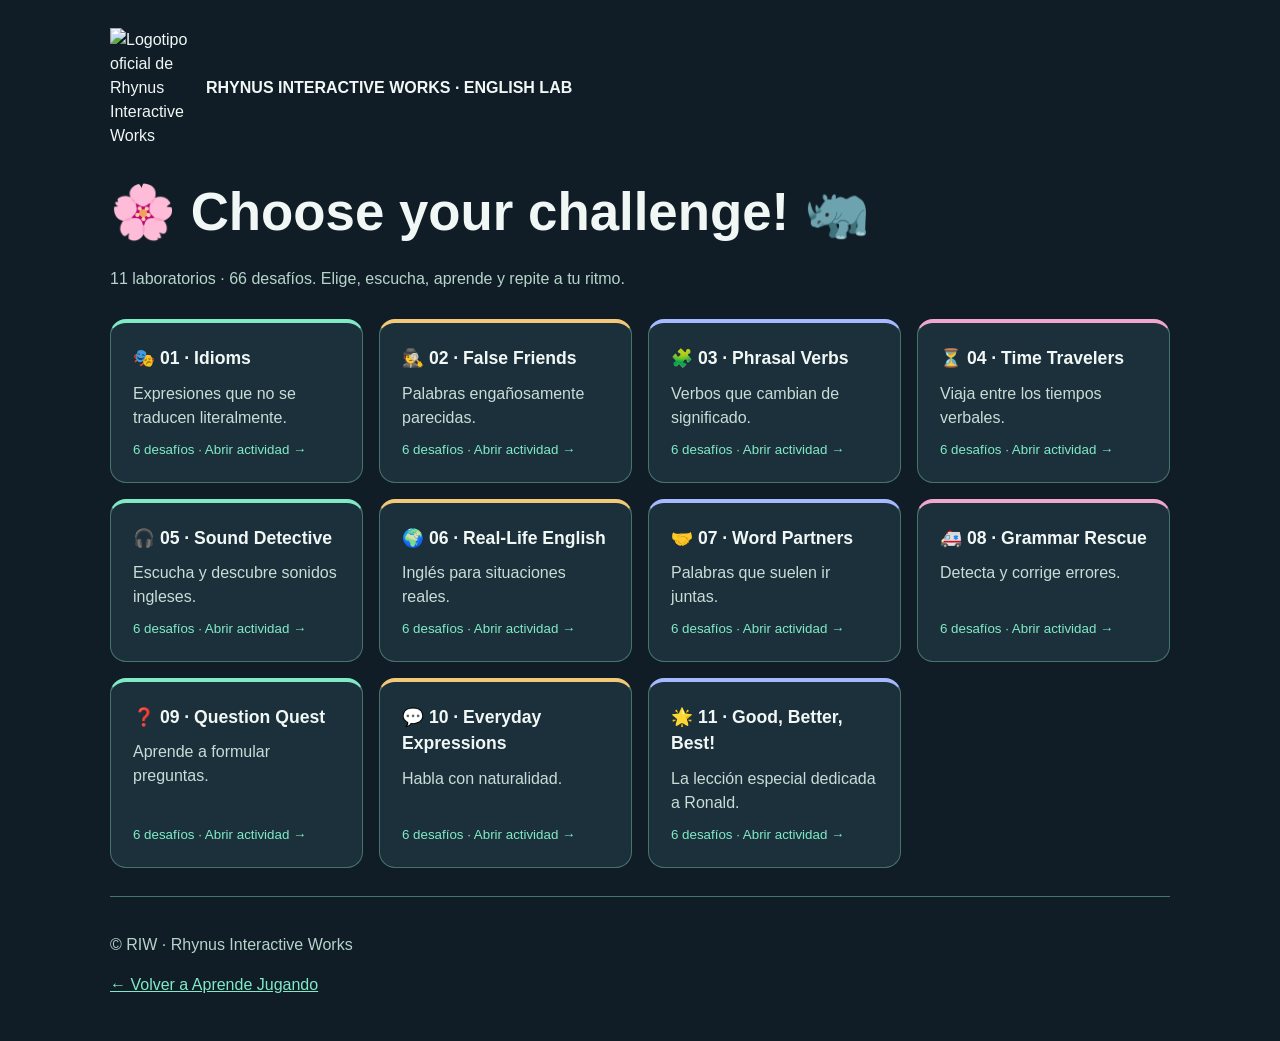
==== lecciones/index.html @ 59970f98 "feat: publish English Lab catalog navigation and Ronald lesson" ====
<!doctype html>
<html lang="es">
<head>
<meta charset="utf-8">
<meta name="viewport" content="width=device-width,initial-scale=1">
<title>RIW · English Lab · Índice</title>
<style>
*{box-sizing:border-box}
body{margin:0;background:#101d27;color:#f1f7f5;
font-family:Ubuntu,Arial,sans-serif;line-height:1.5}
main{max-width:1100px;margin:auto;padding:28px 20px}
header{display:flex;align-items:center;gap:16px;flex-wrap:wrap}
header img{width:80px;height:auto}
h1{font-size:clamp(2rem,5vw,3.3rem);margin:24px 0 8px}
.intro{color:#b7d4cb}
.grid{display:grid;grid-template-columns:repeat(auto-fit,
minmax(250px,1fr));gap:16px;margin:28px 0}
.lesson{display:flex;flex-direction:column;gap:10px;
padding:22px;border:1px solid #477469;border-radius:16px;
background:#1b303b;color:#f1f7f5;text-decoration:none}
.lesson{transition:transform .18s ease,background-color .18s ease,border-color .18s ease}.lesson:hover{transform:translateY(-3px)}.lesson:nth-child(4n+1){border-top:4px solid #80eac7}.lesson:nth-child(4n+2){border-top:4px solid #f3c979}.lesson:nth-child(4n+3){border-top:4px solid #a6b9ff}.lesson:nth-child(4n){border-top:4px solid #f0a6ce}@media(prefers-reduced-motion:reduce){.lesson{transition:none}.lesson:hover{transform:none}}.lesson:hover,.lesson:focus-visible{border-color:#80eac7;
background:#24433f;outline-offset:3px}
.lesson strong{font-size:1.1rem}
.lesson span{color:#c8ddd7}
.lesson small{color:#80eac7;margin-top:auto}
footer{border-top:1px solid #477469;padding-top:20px;
color:#b7d4cb}
footer a{color:#80eac7}
</style>
</head>
<body><main>
<header>
<img src="https://rhynus-interactive-works.rhynus.chatgpt.site/riw-common/logo.png"
alt="Logotipo oficial de Rhynus Interactive Works">
<strong>RHYNUS INTERACTIVE WORKS · ENGLISH LAB</strong>
</header>
<h1>🌸 Choose your challenge! 🦏</h1>
<p class="intro">11 laboratorios · 66 desafíos.
Elige, escucha, aprende y repite a tu ritmo.</p>
<div class="grid">

<a class="lesson" href="../index.html">
<strong>🎭 01 · Idioms</strong>
<span>Expresiones que no se traducen literalmente.</span>
<small>6 desafíos · Abrir actividad →</small>
</a>

<a class="lesson" href="../lecciones/false-friends/index.html">
<strong>🕵️ 02 · False Friends</strong>
<span>Palabras engañosamente parecidas.</span>
<small>6 desafíos · Abrir actividad →</small>
</a>

<a class="lesson" href="../lecciones/phrasal-verbs/index.html">
<strong>🧩 03 · Phrasal Verbs</strong>
<span>Verbos que cambian de significado.</span>
<small>6 desafíos · Abrir actividad →</small>
</a>

<a class="lesson" href="../lecciones/time-travelers/index.html">
<strong>⏳ 04 · Time Travelers</strong>
<span>Viaja entre los tiempos verbales.</span>
<small>6 desafíos · Abrir actividad →</small>
</a>

<a class="lesson" href="../lecciones/sound-detective/index.html">
<strong>🎧 05 · Sound Detective</strong>
<span>Escucha y descubre sonidos ingleses.</span>
<small>6 desafíos · Abrir actividad →</small>
</a>

<a class="lesson" href="../lecciones/real-life-english/index.html">
<strong>🌍 06 · Real-Life English</strong>
<span>Inglés para situaciones reales.</span>
<small>6 desafíos · Abrir actividad →</small>
</a>

<a class="lesson" href="../lecciones/word-partners/index.html">
<strong>🤝 07 · Word Partners</strong>
<span>Palabras que suelen ir juntas.</span>
<small>6 desafíos · Abrir actividad →</small>
</a>

<a class="lesson" href="../lecciones/grammar-rescue/index.html">
<strong>🚑 08 · Grammar Rescue</strong>
<span>Detecta y corrige errores.</span>
<small>6 desafíos · Abrir actividad →</small>
</a>

<a class="lesson" href="../lecciones/question-quest/index.html">
<strong>❓ 09 · Question Quest</strong>
<span>Aprende a formular preguntas.</span>
<small>6 desafíos · Abrir actividad →</small>
</a>

<a class="lesson" href="../lecciones/everyday-expressions/index.html">
<strong>💬 10 · Everyday Expressions</strong>
<span>Habla con naturalidad.</span>
<small>6 desafíos · Abrir actividad →</small>
</a>

<a class="lesson" href="../lecciones/good-better-best/index.html">
<strong>🌟 11 · Good, Better, Best!</strong>
<span>La lección especial dedicada a Ronald.</span>
<small>6 desafíos · Abrir actividad →</small>
</a>
</div>
<footer>
<p>© RIW · Rhynus Interactive Works</p>
<p><a href="https://rhynus-interactive-works.rhynus.chatgpt.site/aprende-jugando/">
← Volver a Aprende Jugando</a></p>
</footer>
</main></body></html>
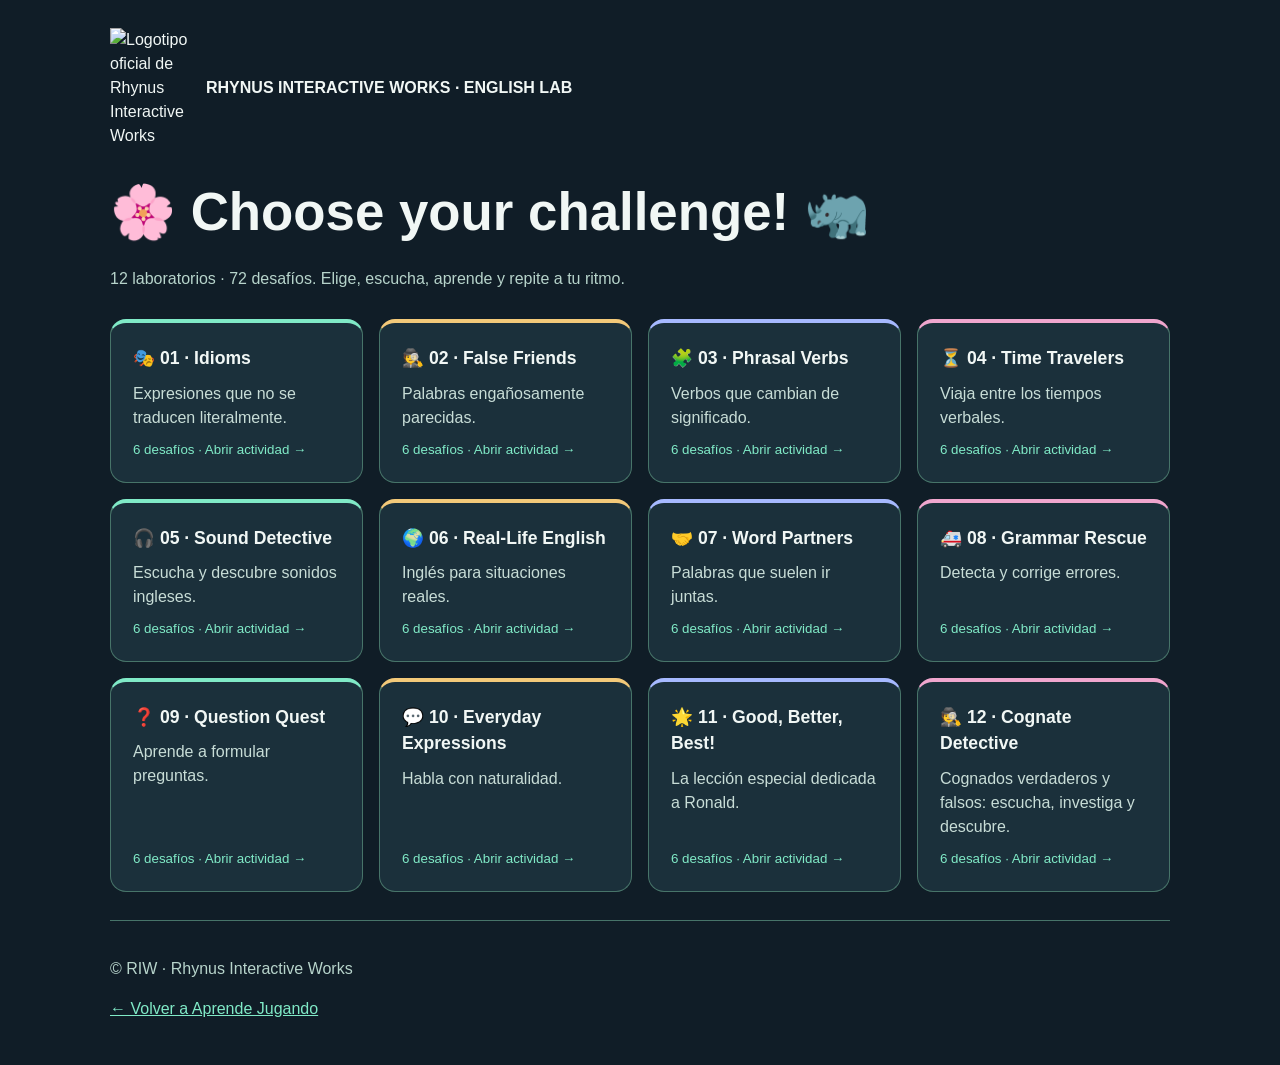
==== commit 76cac950: "Add Cognate Detective to English Lab lesson index" ====
--- a/lecciones/index.html
+++ b/lecciones/index.html
@@ -35,7 +35,7 @@
 <strong>RHYNUS INTERACTIVE WORKS · ENGLISH LAB</strong>
 </header>
 <h1>🌸 Choose your challenge! 🦏</h1>
-<p class="intro">11 laboratorios · 66 desafíos.
+<p class="intro">12 laboratorios · 72 desafíos.
 Elige, escucha, aprende y repite a tu ritmo.</p>
 <div class="grid">
 
@@ -104,6 +104,12 @@
 <span>La lección especial dedicada a Ronald.</span>
 <small>6 desafíos · Abrir actividad →</small>
 </a>
+
+<a class="lesson" href="../lecciones/cognate-detective/index.html">
+<strong>🕵️ 12 · Cognate Detective</strong>
+<span>Cognados verdaderos y falsos: escucha, investiga y descubre.</span>
+<small>6 desafíos · Abrir actividad →</small>
+</a>
 </div>
 <footer>
 <p>© RIW · Rhynus Interactive Works</p>
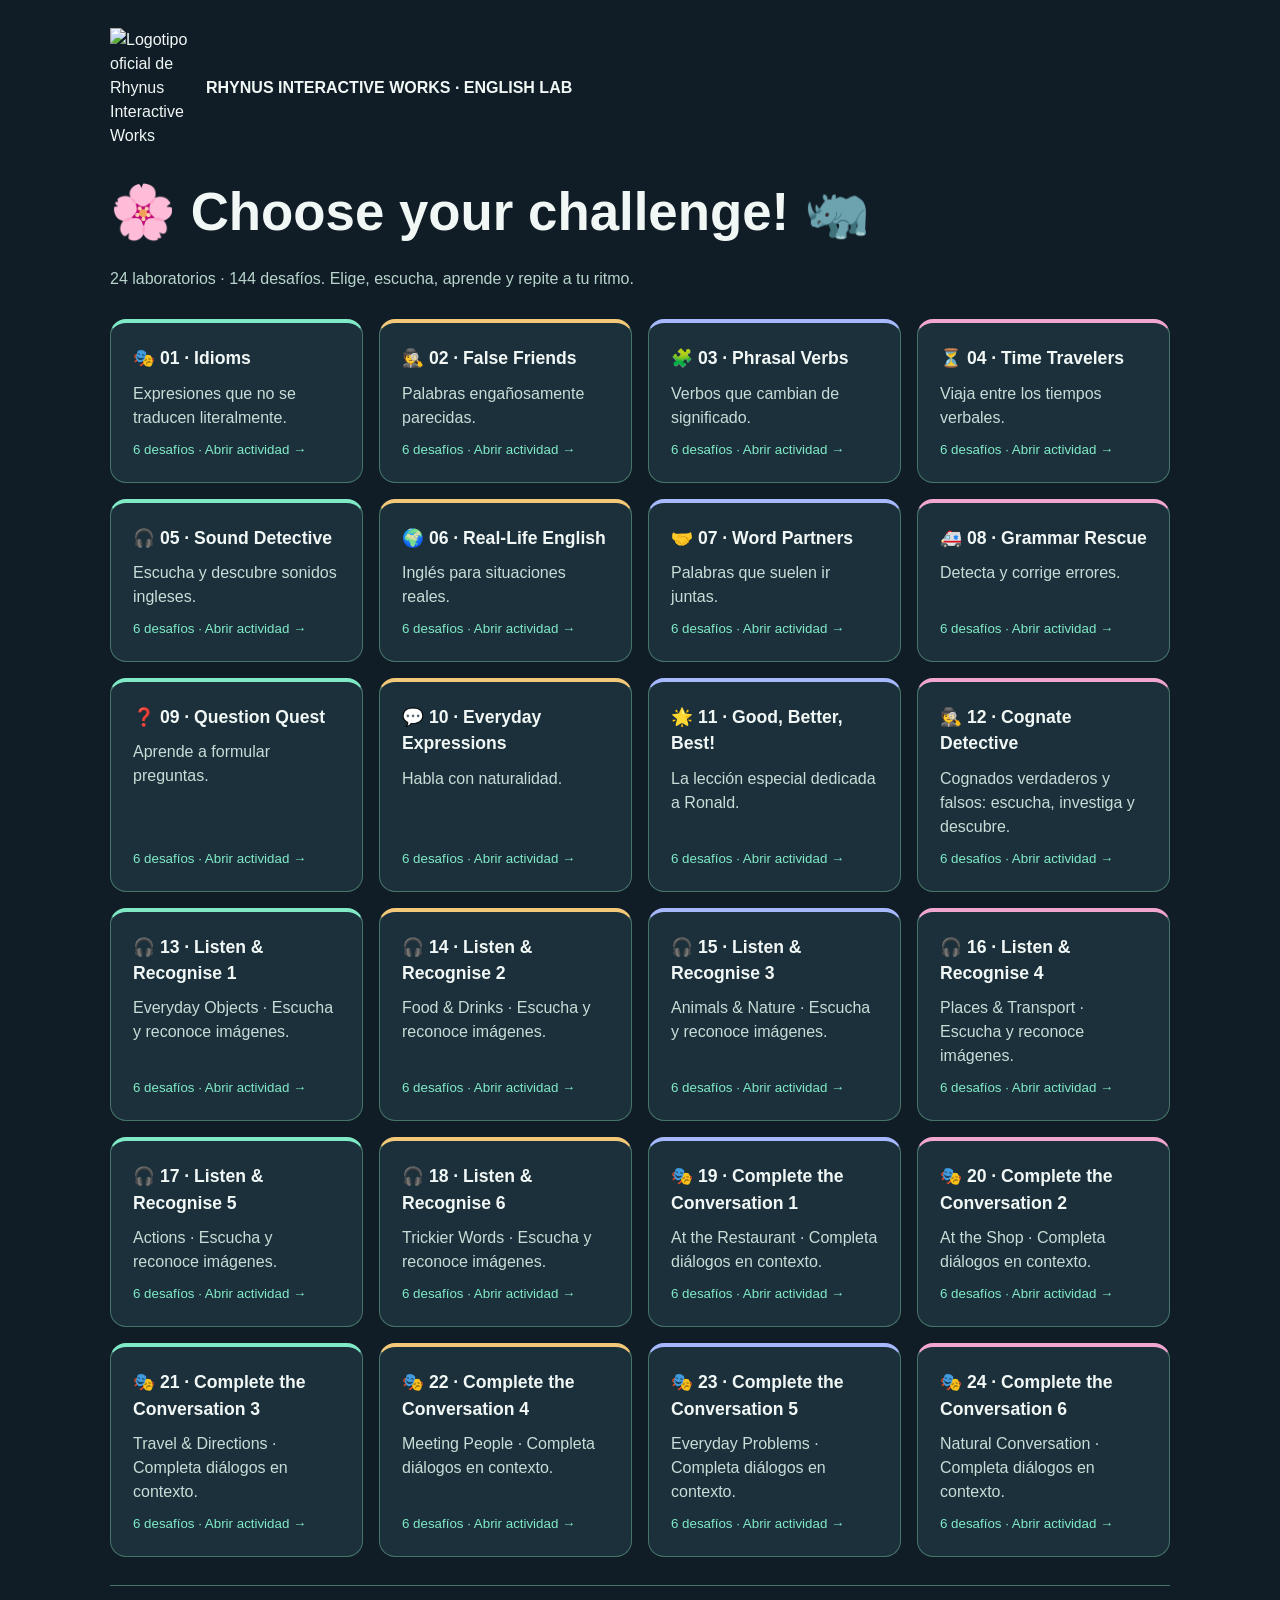
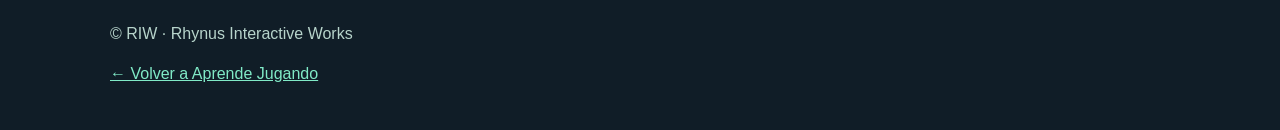
==== commit 061fd05a: "Index six listening and six dialogue activities in English Lab" ====
--- a/lecciones/index.html
+++ b/lecciones/index.html
@@ -35,7 +35,7 @@
 <strong>RHYNUS INTERACTIVE WORKS · ENGLISH LAB</strong>
 </header>
 <h1>🌸 Choose your challenge! 🦏</h1>
-<p class="intro">12 laboratorios · 72 desafíos.
+<p class="intro">24 laboratorios · 144 desafíos.
 Elige, escucha, aprende y repite a tu ritmo.</p>
 <div class="grid">
 
@@ -110,6 +110,30 @@
 <span>Cognados verdaderos y falsos: escucha, investiga y descubre.</span>
 <small>6 desafíos · Abrir actividad →</small>
 </a>
+
+<a class="lesson" href="../lecciones/interactive-series/index.html?type=listen&amp;level=1"><strong>🎧 13 · Listen & Recognise 1</strong><span>Everyday Objects · Escucha y reconoce imágenes.</span><small>6 desafíos · Abrir actividad →</small></a>
+
+<a class="lesson" href="../lecciones/interactive-series/index.html?type=listen&amp;level=2"><strong>🎧 14 · Listen & Recognise 2</strong><span>Food & Drinks · Escucha y reconoce imágenes.</span><small>6 desafíos · Abrir actividad →</small></a>
+
+<a class="lesson" href="../lecciones/interactive-series/index.html?type=listen&amp;level=3"><strong>🎧 15 · Listen & Recognise 3</strong><span>Animals & Nature · Escucha y reconoce imágenes.</span><small>6 desafíos · Abrir actividad →</small></a>
+
+<a class="lesson" href="../lecciones/interactive-series/index.html?type=listen&amp;level=4"><strong>🎧 16 · Listen & Recognise 4</strong><span>Places & Transport · Escucha y reconoce imágenes.</span><small>6 desafíos · Abrir actividad →</small></a>
+
+<a class="lesson" href="../lecciones/interactive-series/index.html?type=listen&amp;level=5"><strong>🎧 17 · Listen & Recognise 5</strong><span>Actions · Escucha y reconoce imágenes.</span><small>6 desafíos · Abrir actividad →</small></a>
+
+<a class="lesson" href="../lecciones/interactive-series/index.html?type=listen&amp;level=6"><strong>🎧 18 · Listen & Recognise 6</strong><span>Trickier Words · Escucha y reconoce imágenes.</span><small>6 desafíos · Abrir actividad →</small></a>
+
+<a class="lesson" href="../lecciones/interactive-series/index.html?type=dialogue&amp;level=1"><strong>🎭 19 · Complete the Conversation 1</strong><span>At the Restaurant · Completa diálogos en contexto.</span><small>6 desafíos · Abrir actividad →</small></a>
+
+<a class="lesson" href="../lecciones/interactive-series/index.html?type=dialogue&amp;level=2"><strong>🎭 20 · Complete the Conversation 2</strong><span>At the Shop · Completa diálogos en contexto.</span><small>6 desafíos · Abrir actividad →</small></a>
+
+<a class="lesson" href="../lecciones/interactive-series/index.html?type=dialogue&amp;level=3"><strong>🎭 21 · Complete the Conversation 3</strong><span>Travel & Directions · Completa diálogos en contexto.</span><small>6 desafíos · Abrir actividad →</small></a>
+
+<a class="lesson" href="../lecciones/interactive-series/index.html?type=dialogue&amp;level=4"><strong>🎭 22 · Complete the Conversation 4</strong><span>Meeting People · Completa diálogos en contexto.</span><small>6 desafíos · Abrir actividad →</small></a>
+
+<a class="lesson" href="../lecciones/interactive-series/index.html?type=dialogue&amp;level=5"><strong>🎭 23 · Complete the Conversation 5</strong><span>Everyday Problems · Completa diálogos en contexto.</span><small>6 desafíos · Abrir actividad →</small></a>
+
+<a class="lesson" href="../lecciones/interactive-series/index.html?type=dialogue&amp;level=6"><strong>🎭 24 · Complete the Conversation 6</strong><span>Natural Conversation · Completa diálogos en contexto.</span><small>6 desafíos · Abrir actividad →</small></a>
 </div>
 <footer>
 <p>© RIW · Rhynus Interactive Works</p>
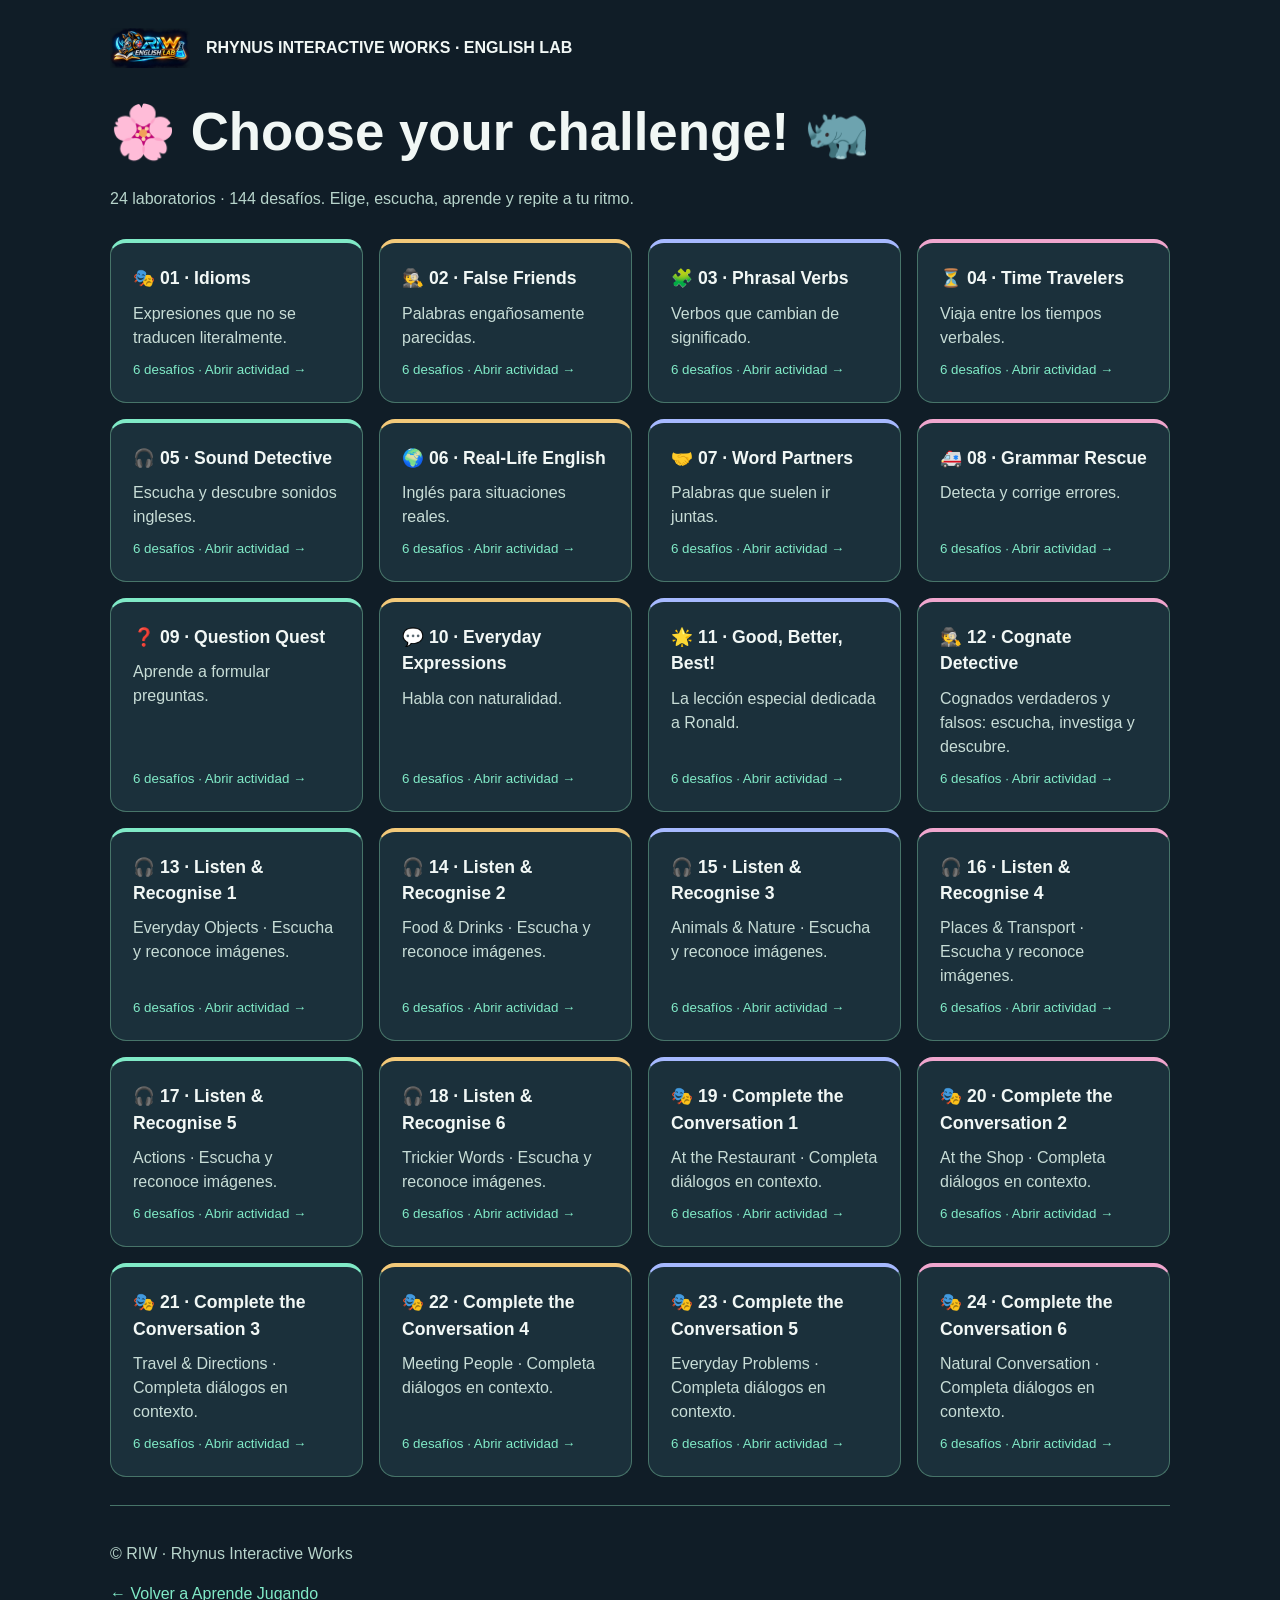
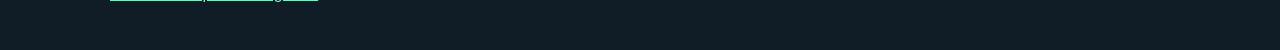
==== commit 92d6aace: "Responsive++ compact mobile and landscape layout across English Lab" ====
--- a/lecciones/index.html
+++ b/lecciones/index.html
@@ -27,10 +27,23 @@
 color:#b7d4cb}
 footer a{color:#80eac7}
 </style>
-</head>
+<style id="riw-responsive-plus">
+html{overflow-x:hidden;-webkit-text-size-adjust:100%}body{overflow-x:hidden}main{width:100%;min-width:0}button,a,select{touch-action:manipulation}button{max-width:100%;overflow-wrap:anywhere}img{max-width:100%;height:auto}
+@media(max-width:900px){
+main{padding:12px 14px!important}header{gap:9px!important;flex-wrap:wrap}header img,header .brand img{width:clamp(92px,19vw,145px)!important;max-height:65px!important;object-fit:contain}header strong{font-size:.85rem!important;letter-spacing:0!important}h1{font-size:clamp(1.5rem,4vw,2rem)!important;line-height:1.13!important;margin:10px 0 5px!important}h1+p,#intro{margin:5px 0 9px!important;line-height:1.3!important}.panel{padding:14px!important;margin:10px 0!important;border-radius:14px!important;box-shadow:none!important}.bar,.progress{margin:8px 0 10px!important}.top{gap:6px}.cards{gap:8px!important;margin:10px 0!important}.tile{min-height:95px!important;padding:7px!important}.picture{font-size:clamp(2rem,6vw,3.4rem)!important}.choices,.options,.answers{gap:8px!important;margin:10px 0!important}.scene{padding:8px!important}.scene .picture{font-size:2.7rem!important}.dialogue{margin:8px 0!important;padding:8px 12px!important}.dialogue p{margin:4px 0!important}.controls,.toolbar{gap:7px!important}.controls button,.toolbar button{padding:9px!important;min-height:42px!important}#riw-voice-box{margin:8px 0!important;padding:8px 10px!important}#riw-voice-box label{margin:0 0 4px!important;font-size:.85rem!important}#riw-voice-box select{padding:7px!important;min-height:40px!important}#riw-voice-hint{font-size:.75rem!important;margin:4px 0 0!important}.nav{margin:12px 0!important}.grid{gap:10px!important;margin:14px 0!important}.lesson{padding:14px!important;gap:5px!important}
+}
+@media(max-width:600px){
+main{padding:8px 10px!important}header{gap:7px!important}header img,header .brand img{width:104px!important;max-height:48px!important}header strong{font-size:.74rem!important}h1{font-size:1.45rem!important;margin:7px 0 4px!important}.panel{padding:11px!important;margin:7px 0!important}.cards{grid-template-columns:repeat(3,minmax(0,1fr))!important;gap:6px!important}.tile{min-height:92px!important;padding:5px!important}.tile .picture{font-size:2.3rem!important}.tile strong{font-size:.75rem!important}.choices button,.options button{padding:10px!important;min-height:44px!important}.scene .picture{font-size:2.3rem!important}.scene{padding:7px!important}.controls{display:grid!important;grid-template-columns:repeat(2,minmax(0,1fr))}.controls button{width:100%;font-size:.85rem!important}.nav a{padding:9px!important}.grid{grid-template-columns:1fr!important}.lesson{padding:12px!important}.lesson strong{font-size:1rem!important}#riw-voice-hint{display:none}
+}
+@media(max-width:380px){header img,header .brand img{width:86px!important}.cards{gap:4px!important}.tile{min-height:82px!important}.tile .picture{font-size:2rem!important}h1{font-size:1.28rem!important}}
+@media(max-height:600px) and (min-width:601px){
+main{padding-top:7px!important;padding-bottom:7px!important}header img,header .brand img{max-height:48px!important;width:115px!important}h1{margin:6px 0 4px!important;font-size:1.55rem!important}.panel{padding:10px 14px!important;margin:7px 0!important}.bar,.progress{margin:5px 0 8px!important}.cards{margin:8px 0!important}.tile{min-height:90px!important}.scene .picture{font-size:2.3rem!important}#riw-voice-box{padding:5px 10px!important;margin:5px 0!important}#riw-voice-hint{display:none}.nav{margin:8px 0!important}
+}
+@media(prefers-reduced-motion:reduce){*,*::before,*::after{scroll-behavior:auto!important;transition:none!important;animation:none!important}}
+</style></head>
 <body><main>
 <header>
-<img src="https://rhynus-interactive-works.rhynus.chatgpt.site/riw-common/logo.png"
+<img src="../assets/brand/logo/web/english-lab-horizontal.webp"
 alt="Logotipo oficial de Rhynus Interactive Works">
 <strong>RHYNUS INTERACTIVE WORKS · ENGLISH LAB</strong>
 </header>
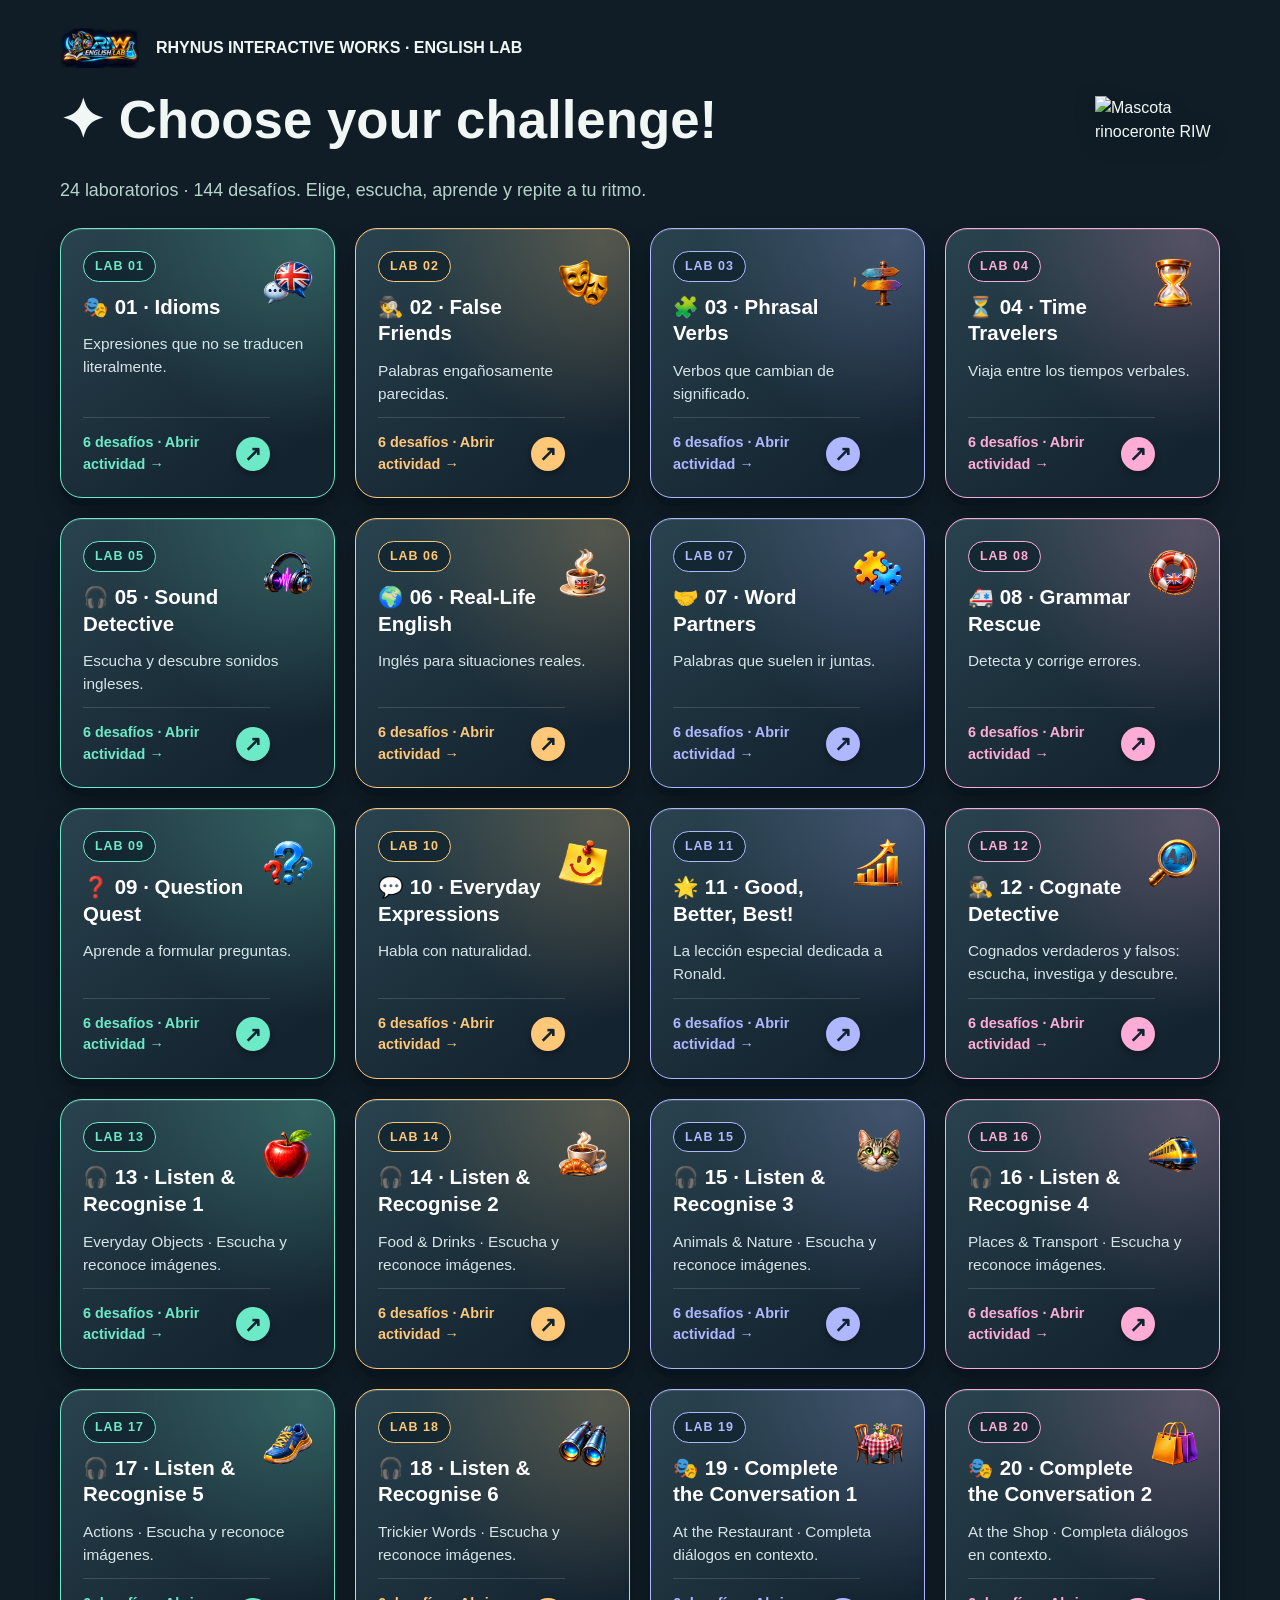
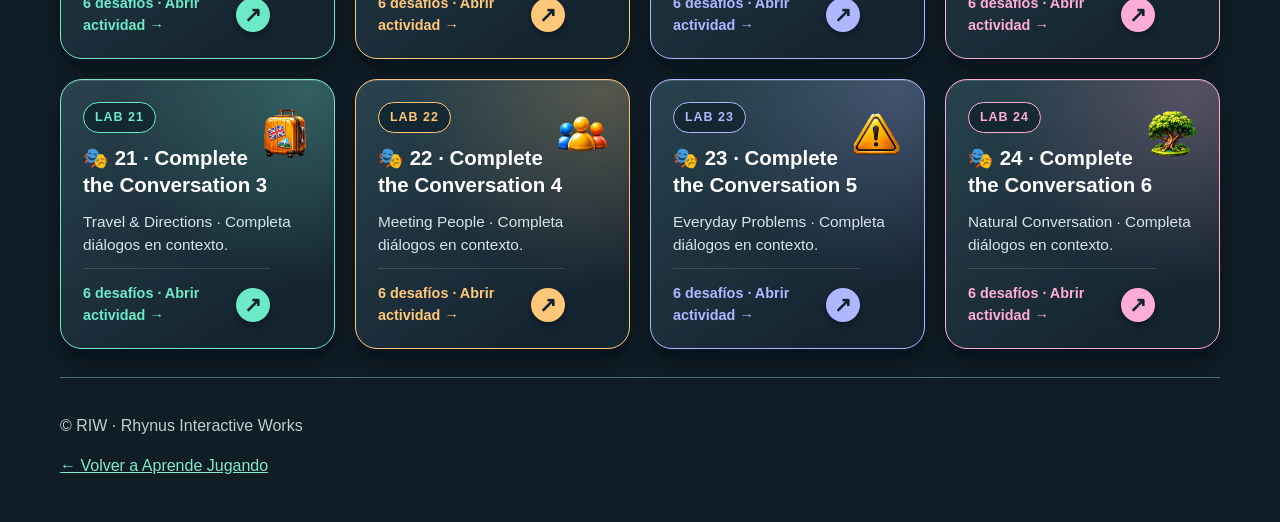
==== commit 86a12933: "RIW English Lab: interfaz unificada y 24 laboratorios" ====
--- a/lecciones/index.html
+++ b/lecciones/index.html
@@ -40,113 +40,411 @@
 main{padding-top:7px!important;padding-bottom:7px!important}header img,header .brand img{max-height:48px!important;width:115px!important}h1{margin:6px 0 4px!important;font-size:1.55rem!important}.panel{padding:10px 14px!important;margin:7px 0!important}.bar,.progress{margin:5px 0 8px!important}.cards{margin:8px 0!important}.tile{min-height:90px!important}.scene .picture{font-size:2.3rem!important}#riw-voice-box{padding:5px 10px!important;margin:5px 0!important}#riw-voice-hint{display:none}.nav{margin:8px 0!important}
 }
 @media(prefers-reduced-motion:reduce){*,*::before,*::after{scroll-behavior:auto!important;transition:none!important;animation:none!important}}
-</style></head>
+</style>
+<style id="riw-index-refresh-v1">
+main {
+  max-width: 1200px;
+}
+
+main > h1 {
+  font-size: clamp(1.8rem, 4vw, 2.8rem) !important;
+  line-height: 1.2 !important;
+  margin-bottom: 8px !important;
+  letter-spacing: -.025em;
+  color: #ffffff;
+}
+
+main > h1 .riw-spark {
+  color: #80eac7;
+}
+
+main > .intro {
+  font-size: clamp(1rem, 1.5vw, 1.12rem);
+  line-height: 1.5;
+  max-width: 720px;
+}
+
+main > .grid {
+  display: grid;
+  grid-template-columns: repeat(auto-fit,minmax(245px,1fr));
+  gap: 16px !important;
+  margin-top: 24px !important;
+}
+
+main .lesson {
+  position: relative;
+  overflow: hidden;
+  min-width: 0;
+  min-height: 175px;
+  padding: 20px !important;
+  gap: 12px !important;
+  border: 1px solid #426c75;
+  border-top: 4px solid var(--accent,#80eac7);
+  border-radius: 18px !important;
+  background: linear-gradient(155deg,#254450,#172b39 75%);
+  box-shadow: 0 7px 18px #0004,inset 0 1px #ffffff12;
+  transition: transform .18s ease,box-shadow .18s ease;
+}
+
+main .lesson:nth-child(4n+1) { --accent:#80eac7; }
+main .lesson:nth-child(4n+2) { --accent:#f3c979; }
+main .lesson:nth-child(4n+3) { --accent:#a6b9ff; }
+main .lesson:nth-child(4n)   { --accent:#f0a6ce; }
+
+main .lesson strong {
+  font-size: clamp(1.08rem,1.6vw,1.2rem) !important;
+  line-height: 1.3;
+  color: #ffffff;
+}
+
+main .lesson span {
+  font-size: .95rem;
+  line-height: 1.45;
+  color: #d0e2df;
+}
+
+main .lesson small {
+  font-size: .88rem;
+  font-weight: 700;
+  color: var(--accent);
+}
+
+main .lesson:hover,
+main .lesson:focus-visible {
+  transform: translateY(-4px);
+  background: linear-gradient(155deg,#305765,#1d3945);
+  box-shadow: 0 12px 25px #0007;
+  border-color: var(--accent);
+  outline-offset: 3px;
+}
+
+@media(max-width:600px) {
+  main > .grid {
+    grid-template-columns: 1fr !important;
+    gap: 12px !important;
+  }
+
+  main .lesson {
+    min-height: 0;
+    padding: 17px !important;
+    gap: 9px !important;
+  }
+
+  main .lesson strong {
+    font-size: 1.12rem !important;
+  }
+}
+
+@media(prefers-reduced-motion:reduce) {
+  main .lesson {
+    transition: none;
+  }
+  main .lesson:hover {
+    transform: none;
+  }
+}
+</style>
+
+<style id="riw-index-mascot">
+.riw-index-hero {
+  display: flex;
+  align-items: center;
+  justify-content: space-between;
+  gap: 16px;
+  margin-top: 12px;
+}
+
+.riw-index-hero h1 {
+  margin: 0 !important;
+  min-width: 0;
+}
+
+.riw-index-hero img {
+  width: clamp(75px, 12vw, 125px);
+  height: auto;
+  max-height: 125px;
+  object-fit: contain;
+  flex-shrink: 0;
+  filter: drop-shadow(0 6px 10px #0006);
+}
+
+@media(max-width:600px) {
+  .riw-index-hero {
+    gap: 10px;
+  }
+
+  .riw-index-hero img {
+    width: 75px;
+    max-height: 85px;
+  }
+}
+</style>
+
+<style id="riw-lab-cards-v2">
+
+main > .grid {
+  grid-template-columns:
+    repeat(auto-fit,minmax(250px,1fr)) !important;
+  gap: 20px !important;
+}
+
+main .lesson {
+  --accent: #6ce9c6;
+  position: relative;
+  display: flex;
+  flex-direction: column;
+  min-height: 245px;
+  padding: 22px !important;
+  gap: 12px !important;
+  border: 1px solid var(--accent) !important;
+  border-radius: 22px !important;
+  background:
+    radial-gradient(
+      circle at 90% 5%,
+      color-mix(in srgb,var(--accent) 24%,transparent),
+      transparent 55%
+    ),
+    linear-gradient(145deg,#29434e,#142330 85%) !important;
+  box-shadow:
+    inset 0 1px 0 #ffffff24,
+    0 8px 0 #09151e,
+    0 15px 25px #0005 !important;
+  transform: translateY(0);
+  isolation: isolate;
+}
+
+main .lesson:nth-child(4n+1) { --accent:#6ce9c6; }
+main .lesson:nth-child(4n+2) { --accent:#ffc778; }
+main .lesson:nth-child(4n+3) { --accent:#aeb7ff; }
+main .lesson:nth-child(4n)   { --accent:#ffacd6; }
+
+main .lesson::before {
+  content: "LAB " counter(riw-lab,decimal-leading-zero);
+  display: block;
+  width: fit-content;
+  padding: 5px 11px;
+  border: 1px solid var(--accent);
+  border-radius: 30px;
+  background: #08192399;
+  color: var(--accent);
+  font-size: .78rem;
+  font-weight: 800;
+  letter-spacing: .08em;
+}
+
+main > .grid {
+  counter-reset: riw-lab;
+}
+
+main .lesson {
+  counter-increment: riw-lab;
+}
+
+main .lesson strong {
+  display: block;
+  font-size: clamp(1.12rem,1.6vw,1.3rem) !important;
+  line-height: 1.3;
+  color: #ffffff;
+}
+
+main .lesson span {
+  font-size: .96rem !important;
+  line-height: 1.5;
+  color: #d6e5e8;
+}
+
+main .lesson small {
+  display: flex;
+  align-items: center;
+  justify-content: space-between;
+  gap: 8px;
+  margin-top: auto;
+  padding-top: 14px;
+  border-top: 1px solid #ffffff24;
+  font-size: .9rem !important;
+  font-weight: 750;
+  color: var(--accent);
+}
+
+main .lesson small::after {
+  content: "↗";
+  display: grid;
+  place-items: center;
+  width: 34px;
+  height: 34px;
+  flex: 0 0 34px;
+  border-radius: 50%;
+  background: var(--accent);
+  color: #11232e;
+  font-size: 1.3rem;
+  box-shadow: 0 3px 7px #0005;
+}
+
+main .lesson:hover,
+main .lesson:focus-visible {
+  transform: translateY(-5px);
+  filter: brightness(1.12);
+  box-shadow:
+    inset 0 1px 0 #ffffff30,
+    0 12px 0 #09151e,
+    0 20px 30px #0007 !important;
+}
+
+@media(max-width:600px) {
+  main > .grid {
+    grid-template-columns: 1fr !important;
+    gap: 18px !important;
+  }
+
+  main .lesson {
+    min-height: 205px !important;
+    padding: 18px !important;
+  }
+}
+
+@media(prefers-reduced-motion:reduce) {
+  main .lesson {
+    transition: none !important;
+  }
+  main .lesson:hover {
+    transform: none;
+  }
+}
+</style>
+
+<style id="riw-card-art-v1">
+/* RIW · 24 pequeñas ilustraciones decorativas; enlaces intactos */
+.grid .lesson{position:relative;isolation:isolate;overflow:hidden}
+.grid .lesson .riw-card-art{position:absolute;right:5px;top:18px;width:78px;height:74px;background-position:center;background-size:contain;background-repeat:no-repeat;pointer-events:none;z-index:0;opacity:.94}
+.grid .lesson > :not(.riw-card-art){position:relative;z-index:1}
+.grid .lesson strong,.grid .lesson p,.grid .lesson small{max-width:calc(100% - 42px)}
+@media(max-width:650px){.grid .lesson .riw-card-art{width:65px;height:65px;right:3px;top:17px}}
+</style>
+
+<style id="riw-card-art-clean-v2">
+/* 24 ilustraciones con transparencia real y aire alrededor */
+.grid .lesson .riw-card-art {
+  top: 15px !important;
+  right: 7px !important;
+  width: 78px !important;
+  height: 78px !important;
+  background-size: contain !important;
+  background-repeat: no-repeat !important;
+  background-color: transparent !important;
+  opacity: 1 !important;
+  pointer-events: none;
+}
+@media(max-width:650px){
+ .grid .lesson .riw-card-art{width:64px!important;height:64px!important;right:5px!important}
+}
+</style>
+</head>
 <body><main>
 <header>
 <img src="../assets/brand/logo/web/english-lab-horizontal.webp"
 alt="Logotipo oficial de Rhynus Interactive Works">
 <strong>RHYNUS INTERACTIVE WORKS · ENGLISH LAB</strong>
 </header>
-<h1>🌸 Choose your challenge! 🦏</h1>
+<div class="riw-index-hero"><h1><span class="riw-spark">✦</span> Choose your challenge!</h1><img src="../assets/brand/mascotas/riw-rhino.png" alt="Mascota rinoceronte RIW"></div>
 <p class="intro">24 laboratorios · 144 desafíos.
 Elige, escucha, aprende y repite a tu ritmo.</p>
 <div class="grid">
 
-<a class="lesson" href="../index.html">
+<a class="lesson" href="../index.html"><span class="riw-card-art" aria-hidden="true" style="background-image:url('../assets/english-lab/portadas/lab-01.webp?v=2')"></span>
 <strong>🎭 01 · Idioms</strong>
 <span>Expresiones que no se traducen literalmente.</span>
 <small>6 desafíos · Abrir actividad →</small>
 </a>
 
-<a class="lesson" href="../lecciones/false-friends/index.html">
+<a class="lesson" href="../lecciones/false-friends/index.html"><span class="riw-card-art" aria-hidden="true" style="background-image:url('../assets/english-lab/portadas/lab-02.webp?v=2')"></span>
 <strong>🕵️ 02 · False Friends</strong>
 <span>Palabras engañosamente parecidas.</span>
 <small>6 desafíos · Abrir actividad →</small>
 </a>
 
-<a class="lesson" href="../lecciones/phrasal-verbs/index.html">
+<a class="lesson" href="../lecciones/phrasal-verbs/index.html"><span class="riw-card-art" aria-hidden="true" style="background-image:url('../assets/english-lab/portadas/lab-03.webp?v=2')"></span>
 <strong>🧩 03 · Phrasal Verbs</strong>
 <span>Verbos que cambian de significado.</span>
 <small>6 desafíos · Abrir actividad →</small>
 </a>
 
-<a class="lesson" href="../lecciones/time-travelers/index.html">
+<a class="lesson" href="../lecciones/time-travelers/index.html"><span class="riw-card-art" aria-hidden="true" style="background-image:url('../assets/english-lab/portadas/lab-04.webp?v=2')"></span>
 <strong>⏳ 04 · Time Travelers</strong>
 <span>Viaja entre los tiempos verbales.</span>
 <small>6 desafíos · Abrir actividad →</small>
 </a>
 
-<a class="lesson" href="../lecciones/sound-detective/index.html">
+<a class="lesson" href="../lecciones/sound-detective/index.html"><span class="riw-card-art" aria-hidden="true" style="background-image:url('../assets/english-lab/portadas/lab-05.webp?v=2')"></span>
 <strong>🎧 05 · Sound Detective</strong>
 <span>Escucha y descubre sonidos ingleses.</span>
 <small>6 desafíos · Abrir actividad →</small>
 </a>
 
-<a class="lesson" href="../lecciones/real-life-english/index.html">
+<a class="lesson" href="../lecciones/real-life-english/index.html"><span class="riw-card-art" aria-hidden="true" style="background-image:url('../assets/english-lab/portadas/lab-06.webp?v=2')"></span>
 <strong>🌍 06 · Real-Life English</strong>
 <span>Inglés para situaciones reales.</span>
 <small>6 desafíos · Abrir actividad →</small>
 </a>
 
-<a class="lesson" href="../lecciones/word-partners/index.html">
+<a class="lesson" href="../lecciones/word-partners/index.html"><span class="riw-card-art" aria-hidden="true" style="background-image:url('../assets/english-lab/portadas/lab-07.webp?v=2')"></span>
 <strong>🤝 07 · Word Partners</strong>
 <span>Palabras que suelen ir juntas.</span>
 <small>6 desafíos · Abrir actividad →</small>
 </a>
 
-<a class="lesson" href="../lecciones/grammar-rescue/index.html">
+<a class="lesson" href="../lecciones/grammar-rescue/index.html"><span class="riw-card-art" aria-hidden="true" style="background-image:url('../assets/english-lab/portadas/lab-08.webp?v=2')"></span>
 <strong>🚑 08 · Grammar Rescue</strong>
 <span>Detecta y corrige errores.</span>
 <small>6 desafíos · Abrir actividad →</small>
 </a>
 
-<a class="lesson" href="../lecciones/question-quest/index.html">
+<a class="lesson" href="../lecciones/question-quest/index.html"><span class="riw-card-art" aria-hidden="true" style="background-image:url('../assets/english-lab/portadas/lab-09.webp?v=2')"></span>
 <strong>❓ 09 · Question Quest</strong>
 <span>Aprende a formular preguntas.</span>
 <small>6 desafíos · Abrir actividad →</small>
 </a>
 
-<a class="lesson" href="../lecciones/everyday-expressions/index.html">
+<a class="lesson" href="../lecciones/everyday-expressions/index.html"><span class="riw-card-art" aria-hidden="true" style="background-image:url('../assets/english-lab/portadas/lab-10.webp?v=2')"></span>
 <strong>💬 10 · Everyday Expressions</strong>
 <span>Habla con naturalidad.</span>
 <small>6 desafíos · Abrir actividad →</small>
 </a>
 
-<a class="lesson" href="../lecciones/good-better-best/index.html">
+<a class="lesson" href="../lecciones/good-better-best/index.html"><span class="riw-card-art" aria-hidden="true" style="background-image:url('../assets/english-lab/portadas/lab-11.webp?v=2')"></span>
 <strong>🌟 11 · Good, Better, Best!</strong>
 <span>La lección especial dedicada a Ronald.</span>
 <small>6 desafíos · Abrir actividad →</small>
 </a>
 
-<a class="lesson" href="../lecciones/cognate-detective/index.html">
+<a class="lesson" href="../lecciones/cognate-detective/index.html"><span class="riw-card-art" aria-hidden="true" style="background-image:url('../assets/english-lab/portadas/lab-12.webp?v=2')"></span>
 <strong>🕵️ 12 · Cognate Detective</strong>
 <span>Cognados verdaderos y falsos: escucha, investiga y descubre.</span>
 <small>6 desafíos · Abrir actividad →</small>
 </a>
 
-<a class="lesson" href="../lecciones/interactive-series/index.html?type=listen&amp;level=1"><strong>🎧 13 · Listen & Recognise 1</strong><span>Everyday Objects · Escucha y reconoce imágenes.</span><small>6 desafíos · Abrir actividad →</small></a>
-
-<a class="lesson" href="../lecciones/interactive-series/index.html?type=listen&amp;level=2"><strong>🎧 14 · Listen & Recognise 2</strong><span>Food & Drinks · Escucha y reconoce imágenes.</span><small>6 desafíos · Abrir actividad →</small></a>
-
-<a class="lesson" href="../lecciones/interactive-series/index.html?type=listen&amp;level=3"><strong>🎧 15 · Listen & Recognise 3</strong><span>Animals & Nature · Escucha y reconoce imágenes.</span><small>6 desafíos · Abrir actividad →</small></a>
-
-<a class="lesson" href="../lecciones/interactive-series/index.html?type=listen&amp;level=4"><strong>🎧 16 · Listen & Recognise 4</strong><span>Places & Transport · Escucha y reconoce imágenes.</span><small>6 desafíos · Abrir actividad →</small></a>
-
-<a class="lesson" href="../lecciones/interactive-series/index.html?type=listen&amp;level=5"><strong>🎧 17 · Listen & Recognise 5</strong><span>Actions · Escucha y reconoce imágenes.</span><small>6 desafíos · Abrir actividad →</small></a>
-
-<a class="lesson" href="../lecciones/interactive-series/index.html?type=listen&amp;level=6"><strong>🎧 18 · Listen & Recognise 6</strong><span>Trickier Words · Escucha y reconoce imágenes.</span><small>6 desafíos · Abrir actividad →</small></a>
-
-<a class="lesson" href="../lecciones/interactive-series/index.html?type=dialogue&amp;level=1"><strong>🎭 19 · Complete the Conversation 1</strong><span>At the Restaurant · Completa diálogos en contexto.</span><small>6 desafíos · Abrir actividad →</small></a>
-
-<a class="lesson" href="../lecciones/interactive-series/index.html?type=dialogue&amp;level=2"><strong>🎭 20 · Complete the Conversation 2</strong><span>At the Shop · Completa diálogos en contexto.</span><small>6 desafíos · Abrir actividad →</small></a>
-
-<a class="lesson" href="../lecciones/interactive-series/index.html?type=dialogue&amp;level=3"><strong>🎭 21 · Complete the Conversation 3</strong><span>Travel & Directions · Completa diálogos en contexto.</span><small>6 desafíos · Abrir actividad →</small></a>
-
-<a class="lesson" href="../lecciones/interactive-series/index.html?type=dialogue&amp;level=4"><strong>🎭 22 · Complete the Conversation 4</strong><span>Meeting People · Completa diálogos en contexto.</span><small>6 desafíos · Abrir actividad →</small></a>
-
-<a class="lesson" href="../lecciones/interactive-series/index.html?type=dialogue&amp;level=5"><strong>🎭 23 · Complete the Conversation 5</strong><span>Everyday Problems · Completa diálogos en contexto.</span><small>6 desafíos · Abrir actividad →</small></a>
-
-<a class="lesson" href="../lecciones/interactive-series/index.html?type=dialogue&amp;level=6"><strong>🎭 24 · Complete the Conversation 6</strong><span>Natural Conversation · Completa diálogos en contexto.</span><small>6 desafíos · Abrir actividad →</small></a>
+<a class="lesson" href="../lecciones/interactive-series/index.html?type=listen&amp;level=1"><span class="riw-card-art" aria-hidden="true" style="background-image:url('../assets/english-lab/portadas/lab-13.webp?v=2')"></span><strong>🎧 13 · Listen & Recognise 1</strong><span>Everyday Objects · Escucha y reconoce imágenes.</span><small>6 desafíos · Abrir actividad →</small></a>
+
+<a class="lesson" href="../lecciones/interactive-series/index.html?type=listen&amp;level=2"><span class="riw-card-art" aria-hidden="true" style="background-image:url('../assets/english-lab/portadas/lab-14.webp?v=2')"></span><strong>🎧 14 · Listen & Recognise 2</strong><span>Food & Drinks · Escucha y reconoce imágenes.</span><small>6 desafíos · Abrir actividad →</small></a>
+
+<a class="lesson" href="../lecciones/interactive-series/index.html?type=listen&amp;level=3"><span class="riw-card-art" aria-hidden="true" style="background-image:url('../assets/english-lab/portadas/lab-15.webp?v=2')"></span><strong>🎧 15 · Listen & Recognise 3</strong><span>Animals & Nature · Escucha y reconoce imágenes.</span><small>6 desafíos · Abrir actividad →</small></a>
+
+<a class="lesson" href="../lecciones/interactive-series/index.html?type=listen&amp;level=4"><span class="riw-card-art" aria-hidden="true" style="background-image:url('../assets/english-lab/portadas/lab-16.webp?v=2')"></span><strong>🎧 16 · Listen & Recognise 4</strong><span>Places & Transport · Escucha y reconoce imágenes.</span><small>6 desafíos · Abrir actividad →</small></a>
+
+<a class="lesson" href="../lecciones/interactive-series/index.html?type=listen&amp;level=5"><span class="riw-card-art" aria-hidden="true" style="background-image:url('../assets/english-lab/portadas/lab-17.webp?v=2')"></span><strong>🎧 17 · Listen & Recognise 5</strong><span>Actions · Escucha y reconoce imágenes.</span><small>6 desafíos · Abrir actividad →</small></a>
+
+<a class="lesson" href="../lecciones/interactive-series/index.html?type=listen&amp;level=6"><span class="riw-card-art" aria-hidden="true" style="background-image:url('../assets/english-lab/portadas/lab-18.webp?v=2')"></span><strong>🎧 18 · Listen & Recognise 6</strong><span>Trickier Words · Escucha y reconoce imágenes.</span><small>6 desafíos · Abrir actividad →</small></a>
+
+<a class="lesson" href="../lecciones/interactive-series/index.html?type=dialogue&amp;level=1"><span class="riw-card-art" aria-hidden="true" style="background-image:url('../assets/english-lab/portadas/lab-19.webp?v=2')"></span><strong>🎭 19 · Complete the Conversation 1</strong><span>At the Restaurant · Completa diálogos en contexto.</span><small>6 desafíos · Abrir actividad →</small></a>
+
+<a class="lesson" href="../lecciones/interactive-series/index.html?type=dialogue&amp;level=2"><span class="riw-card-art" aria-hidden="true" style="background-image:url('../assets/english-lab/portadas/lab-20.webp?v=2')"></span><strong>🎭 20 · Complete the Conversation 2</strong><span>At the Shop · Completa diálogos en contexto.</span><small>6 desafíos · Abrir actividad →</small></a>
+
+<a class="lesson" href="../lecciones/interactive-series/index.html?type=dialogue&amp;level=3"><span class="riw-card-art" aria-hidden="true" style="background-image:url('../assets/english-lab/portadas/lab-21.webp?v=2')"></span><strong>🎭 21 · Complete the Conversation 3</strong><span>Travel & Directions · Completa diálogos en contexto.</span><small>6 desafíos · Abrir actividad →</small></a>
+
+<a class="lesson" href="../lecciones/interactive-series/index.html?type=dialogue&amp;level=4"><span class="riw-card-art" aria-hidden="true" style="background-image:url('../assets/english-lab/portadas/lab-22.webp?v=2')"></span><strong>🎭 22 · Complete the Conversation 4</strong><span>Meeting People · Completa diálogos en contexto.</span><small>6 desafíos · Abrir actividad →</small></a>
+
+<a class="lesson" href="../lecciones/interactive-series/index.html?type=dialogue&amp;level=5"><span class="riw-card-art" aria-hidden="true" style="background-image:url('../assets/english-lab/portadas/lab-23.webp?v=2')"></span><strong>🎭 23 · Complete the Conversation 5</strong><span>Everyday Problems · Completa diálogos en contexto.</span><small>6 desafíos · Abrir actividad →</small></a>
+
+<a class="lesson" href="../lecciones/interactive-series/index.html?type=dialogue&amp;level=6"><span class="riw-card-art" aria-hidden="true" style="background-image:url('../assets/english-lab/portadas/lab-24.webp?v=2')"></span><strong>🎭 24 · Complete the Conversation 6</strong><span>Natural Conversation · Completa diálogos en contexto.</span><small>6 desafíos · Abrir actividad →</small></a>
 </div>
 <footer>
 <p>© RIW · Rhynus Interactive Works</p>
